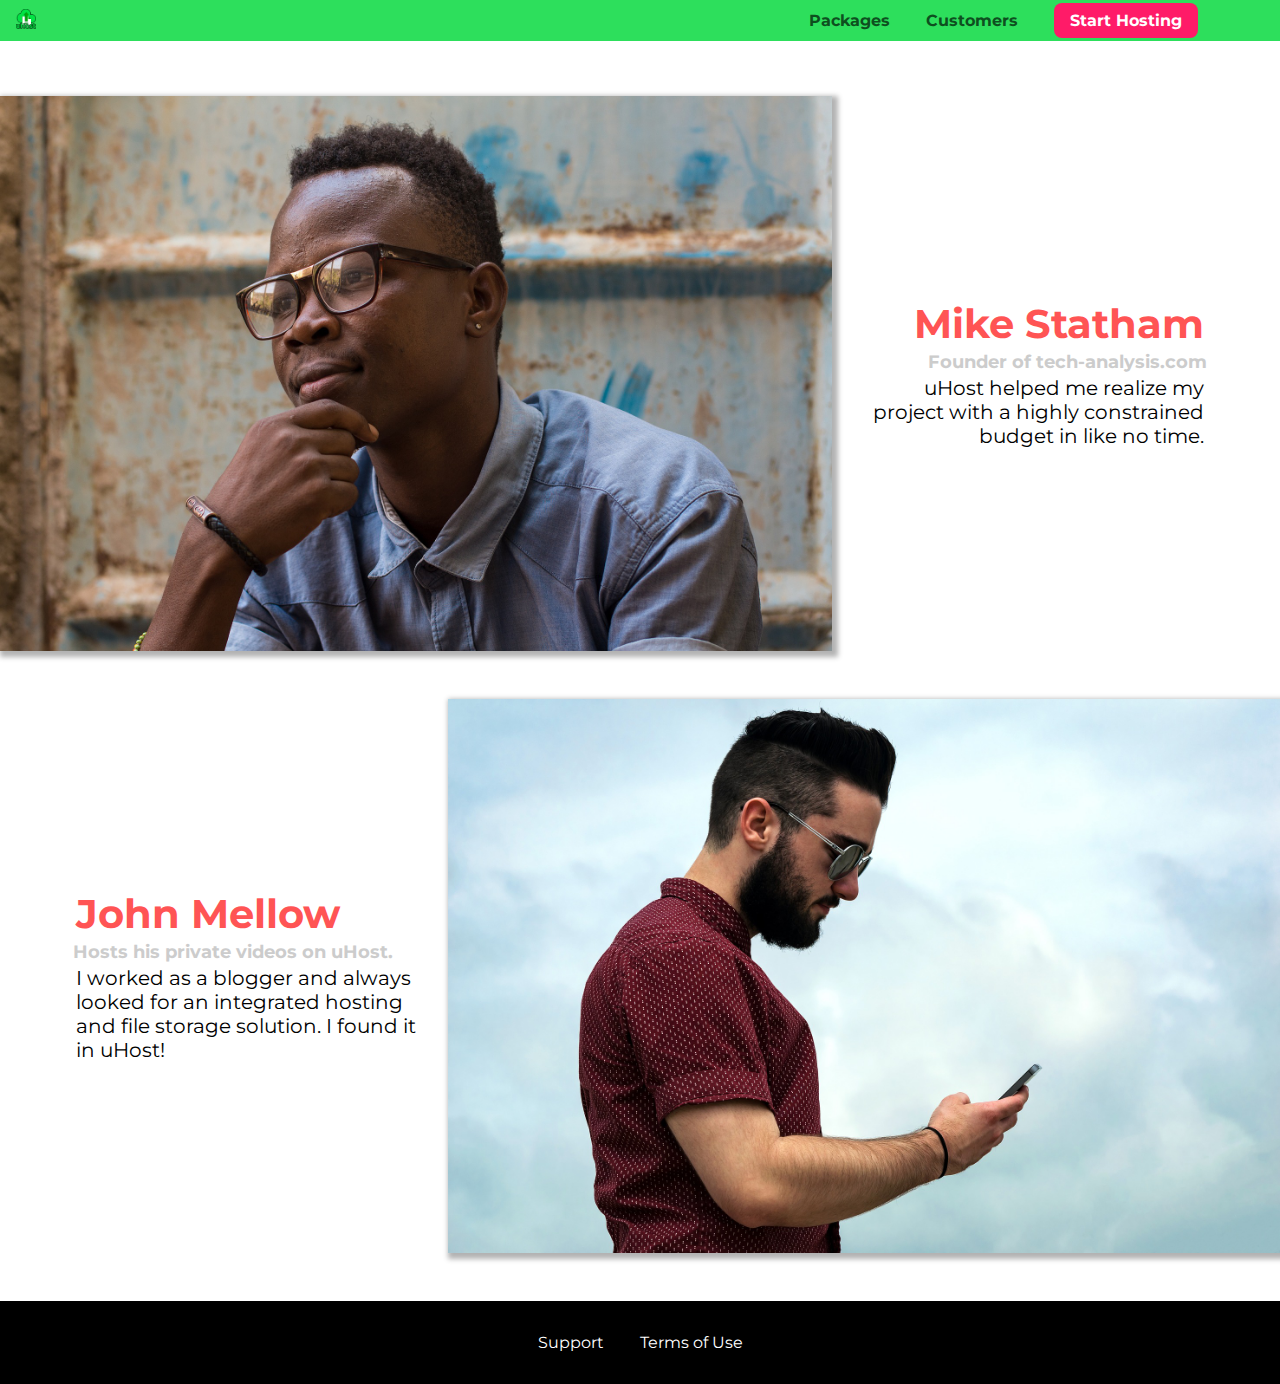
==== customers/index.html @ 88606f97 "07-Understanding Background Images & Images" ====
<!DOCTYPE html>
<html lang="en">

<head>
    <meta charset="UTF-8">
    <meta name="viewport" content="width=device-width, initial-scale=1.0">
    <meta http-equiv="X-UA-Compatible" content="ie=edge">
    <title>uHost Customers</title>
    <link rel="shortcut icon" href="../favicon.png">
    <link href="https://fonts.googleapis.com/css?family=Anton|Montserrat:400,700" rel="stylesheet">
    <link rel="stylesheet" href="../shared.css">
    <link rel="stylesheet" href="customers.css">
</head>

<body>
    <header class="main-header">
        <div class="main-header__title">
            <a class="main-header__brand" href="../index.html">
                <img src="../images/uhost-icon.png" alt="uHost - Your favorite hosting company">
            </a>
        </div>
        <nav class="main-nav">
            <ul class="main-nav__items">
                <li class="main-nav__item">
                    <a href="../packages/index.html">Packages</a>
                </li>
                <li class="main-nav__item">
                    <a href="../customers/index.html">Customers</a>
                    <a href="../customers/index.html" style="display: none;">Customers</a>
                </li>
                <li class="main-nav__item main-nav__item--cta">
                    <a href="start-hosting/index.html">Start Hosting</a>
                </li>
            </ul>
        </nav>
    </header>
    <main>
        <div>
            <div class="testimonial" id="customer-1">
                <div class="testimonial__image-container">
                    <img src="../images/customer-1.jpg" alt="Mike Statham - Customer" class="testimonial__image">
                </div>
                <div class="testimonial__info">
                    <h1 class="testimonial__name">Mike Statham</h1>
                    <h2 class="testimonial__subtitle">Founder of
                        <a href="tech-analysis.com">tech-analysis.com</a>
                    </h2>
                    <p class="testimonial__text">uHost helped me realize my project with a highly constrained budget in like no time.</p>
                </div>
            </div>
            <div class="testimonial" id="customer-2">

                <div class="testimonial__info">
                    <h1 class="testimonial__name">John Mellow</h1>
                    <h2 class="testimonial__subtitle">Hosts his private videos on uHost.
                    </h2>
                    <p class="testimonial__text">I worked as a blogger and always looked for an integrated hosting and file storage solution. I found
                        it in uHost!
                    </p>
                </div>
                <div class="testimonial__image-container">
                    <img src="../images/customer-2.jpg" alt="John Mellow - Customer" class="testimonial__image">
                </div>
            </div>
        </div>
    </main>
    <footer class="main-footer">
        <nav>
            <ul class="main-footer__links">
                <li class="main-footer__link">
                    <a href="#">Support</a>
                </li>
                <li class="main-footer__link">
                    <a href="#">Terms of Use</a>
                </li>
            </ul>
        </nav>
    </footer>
</body>

</html>
---- shared.css ----
* {
  box-sizing: border-box;
}

body {
  font-family: 'Montserrat', sans-serif;
  margin: 0;
}

.main-header {
  width: 100%;
  position: fixed;
  background: #2ddf5c;
  padding: 8px 16px;
  z-index: 1;
  top: 0;
}

.main-header__title {
  display: inline-block;
  vertical-align: middle;
}

.main-header__brand {
  color: #0e4f1f;
  text-decoration: none;
  font-weight: bold;
  font-size: 22px;
  height: 20px;
  /* width: 22px; */
  display: inline-block;
}

.main-header__brand>img {
  height: 100%;
  /* width: 100%; */
}

.main-nav__item {
  display: inline-block;
  margin: 0 16px;
}

.main-nav__item>a {
  color: #0e4f1f;
  text-decoration: none;
  font-weight: bold;
  padding: 3px 0;
}

.main-nav__item>a:hover, .main-nav__item>a:active {
  color: white;
  border-bottom: 5px solid white;
}

.main-nav__items {
  margin: 0;
  padding: 0;
  list-style: none;
}

.main-nav {
  display: inline-block;
  text-align: right;
  vertical-align: middle;
  width: calc(100% - 69px - 5px);
}

.main-nav__item--cta a {
  color: white;
  background: #ff1b68;
  padding: 8px 16px;
  border-radius: 8px;
}

.main-nav__item--cta a:hover, .main-nav__item--cta a:active {
  color: #ff1b68;
  background: white;
  border: none;
}

.main-footer {
  background: black;
  padding: 32px;
  margin-top: 48px;
}

.main-footer__links {
  list-style: none;
  margin: 0;
  padding: 0;
  text-align: center;
}

.main-footer__link {
  display: inline-block;
  margin: 0 16px;
}

.main-footer__link>a {
  color: white;
  text-decoration: none;
}

.main-footer__link>a:hover, .main-footer__link>a:active {
  color: #ccc;
}

.button {
  background: #0e4f1f;
  color: white;
  font: inherit;
  border: 1.5px solid #0e4f1f;
  padding: 8px;
  border-radius: 8px;
  font-weight: bold;
  cursor: pointer;
}

button:hover, button:active {
  background: white;
  color: #0e4f1f;
}

button:focus {
  outline: none;
}
---- customers/customers.css ----
.testimonial {
  font-size: 20px;
  margin: 48px 0;
}

.testimonial__list {
  width: 80%;
  margin: auto;
}

.testimonial:first-of-type {
  margin-top: 96px;
}

.testimonial__image-container {
  width: 65%;
  display: inline-block;
  vertical-align: middle;
  box-shadow: 3px 3px 5px 3px rgba(0, 0, 0, 0.3);
}

.testimonial__image {
  width: 100%;
  vertical-align: top;
}

.testimonial__info {
  text-align: right;
  padding: 14px;
  display: inline-block;
  vertical-align: middle;
  width: 30%;
}

#customer-2.testimonial {
  text-align: right;
}

#customer-2 .testimonial__info {
  text-align: left;
}

.testimonial__name {
  margin: 3px;
  color: #ff5454;
}

.testimonial__subtitle {
  margin: 0;
  font-size: 18px;
  color: #ccc;
}

.testimonial__subtitle a {
  color: inherit;
  text-decoration: none;
}

.testimonial__subtitle a:hover, .testimonial__subtitle a:active {
  color: #7a7a7a;
}

.testimonial__text {
  margin: 3px;
}
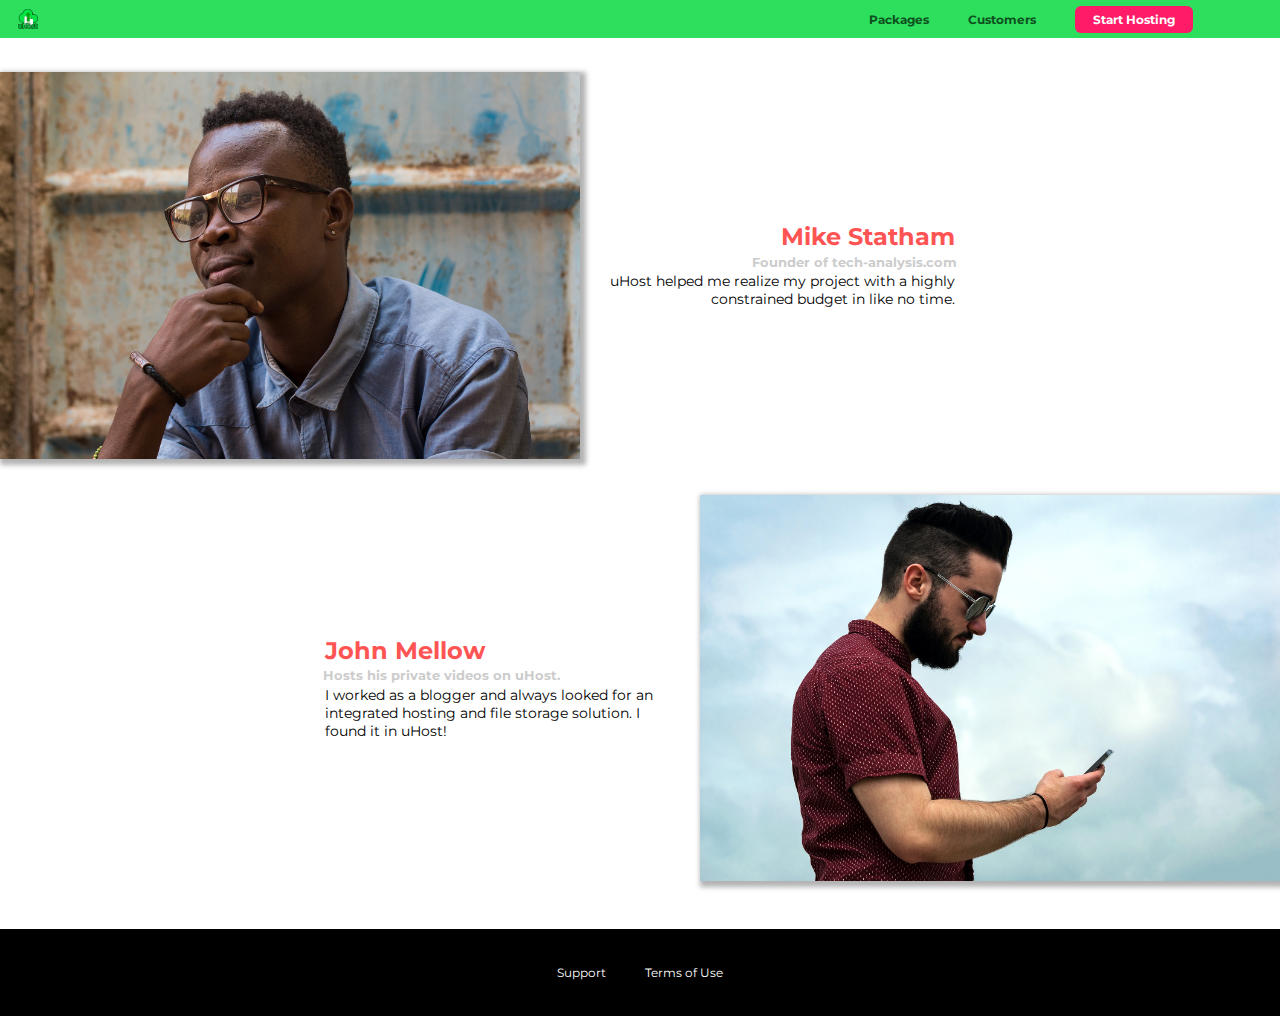
==== commit b4b41065: "08-Sizes & Units" ====
--- a/customers/index.html
+++ b/customers/index.html
@@ -13,6 +13,7 @@
 </head>
 
 <body>
+    <div class="backdrop"></div>
     <header class="main-header">
         <div class="main-header__title">
             <a class="main-header__brand" href="../index.html">
--- a/shared.css
+++ b/shared.css
@@ -1,17 +1,33 @@
 * {
   box-sizing: border-box;
+}
+
+html {
+  font-size: 75%;
 }
 
 body {
   font-family: 'Montserrat', sans-serif;
   margin: 0;
+  overflow-x: hidden;
+}
+
+.backdrop {
+  position: fixed;
+  display: none;
+  top: 0;
+  left: 0;
+  z-index: 100;
+  width: 100vw;
+  height: 100vh;
+  background: rgba(0, 0, 0, 0.5);
 }
 
 .main-header {
   width: 100%;
   position: fixed;
   background: #2ddf5c;
-  padding: 8px 16px;
+  padding: .5rem 1.5rem;
   z-index: 1;
   top: 0;
 }
@@ -25,7 +41,7 @@
   color: #0e4f1f;
   text-decoration: none;
   font-weight: bold;
-  font-size: 22px;
+  font-size: 2rem;
   height: 20px;
   /* width: 22px; */
   display: inline-block;
@@ -38,14 +54,14 @@
 
 .main-nav__item {
   display: inline-block;
-  margin: 0 16px;
+  margin: 0 1.5rem;
 }
 
 .main-nav__item>a {
   color: #0e4f1f;
   text-decoration: none;
   font-weight: bold;
-  padding: 3px 0;
+  padding: 0.5rem 0;
 }
 
 .main-nav__item>a:hover, .main-nav__item>a:active {
@@ -69,8 +85,8 @@
 .main-nav__item--cta a {
   color: white;
   background: #ff1b68;
-  padding: 8px 16px;
-  border-radius: 8px;
+  padding: 0.5rem 1.5rem;
+  border-radius: 0.5rem;
 }
 
 .main-nav__item--cta a:hover, .main-nav__item--cta a:active {
@@ -81,8 +97,8 @@
 
 .main-footer {
   background: black;
-  padding: 32px;
-  margin-top: 48px;
+  padding: 3rem;
+  margin-top: 4rem;
 }
 
 .main-footer__links {
@@ -94,7 +110,7 @@
 
 .main-footer__link {
   display: inline-block;
-  margin: 0 16px;
+  margin: 0 1.5rem;
 }
 
 .main-footer__link>a {
@@ -111,7 +127,7 @@
   color: white;
   font: inherit;
   border: 1.5px solid #0e4f1f;
-  padding: 8px;
+  padding: .5rem;
   border-radius: 8px;
   font-weight: bold;
   cursor: pointer;
--- a/customers/customers.css
+++ b/customers/customers.css
@@ -1,6 +1,6 @@
 .testimonial {
-  font-size: 20px;
-  margin: 48px 0;
+  font-size: 1.2rem;
+  margin: 3rem 0;
 }
 
 .testimonial__list {
@@ -9,11 +9,12 @@
 }
 
 .testimonial:first-of-type {
-  margin-top: 96px;
+  margin-top: 6rem;
 }
 
 .testimonial__image-container {
   width: 65%;
+  max-width: 580px;
   display: inline-block;
   vertical-align: middle;
   box-shadow: 3px 3px 5px 3px rgba(0, 0, 0, 0.3);
@@ -26,7 +27,7 @@
 
 .testimonial__info {
   text-align: right;
-  padding: 14px;
+  padding: 0.9rem;
   display: inline-block;
   vertical-align: middle;
   width: 30%;
@@ -41,13 +42,14 @@
 }
 
 .testimonial__name {
-  margin: 3px;
+  font-size: 2rem;
+  margin: 0.2rem;
   color: #ff5454;
 }
 
 .testimonial__subtitle {
   margin: 0;
-  font-size: 18px;
+  font-size: 1.1rem;
   color: #ccc;
 }
 
@@ -61,5 +63,5 @@
 }
 
 .testimonial__text {
-  margin: 3px;
+  margin: 0.2rem;
 }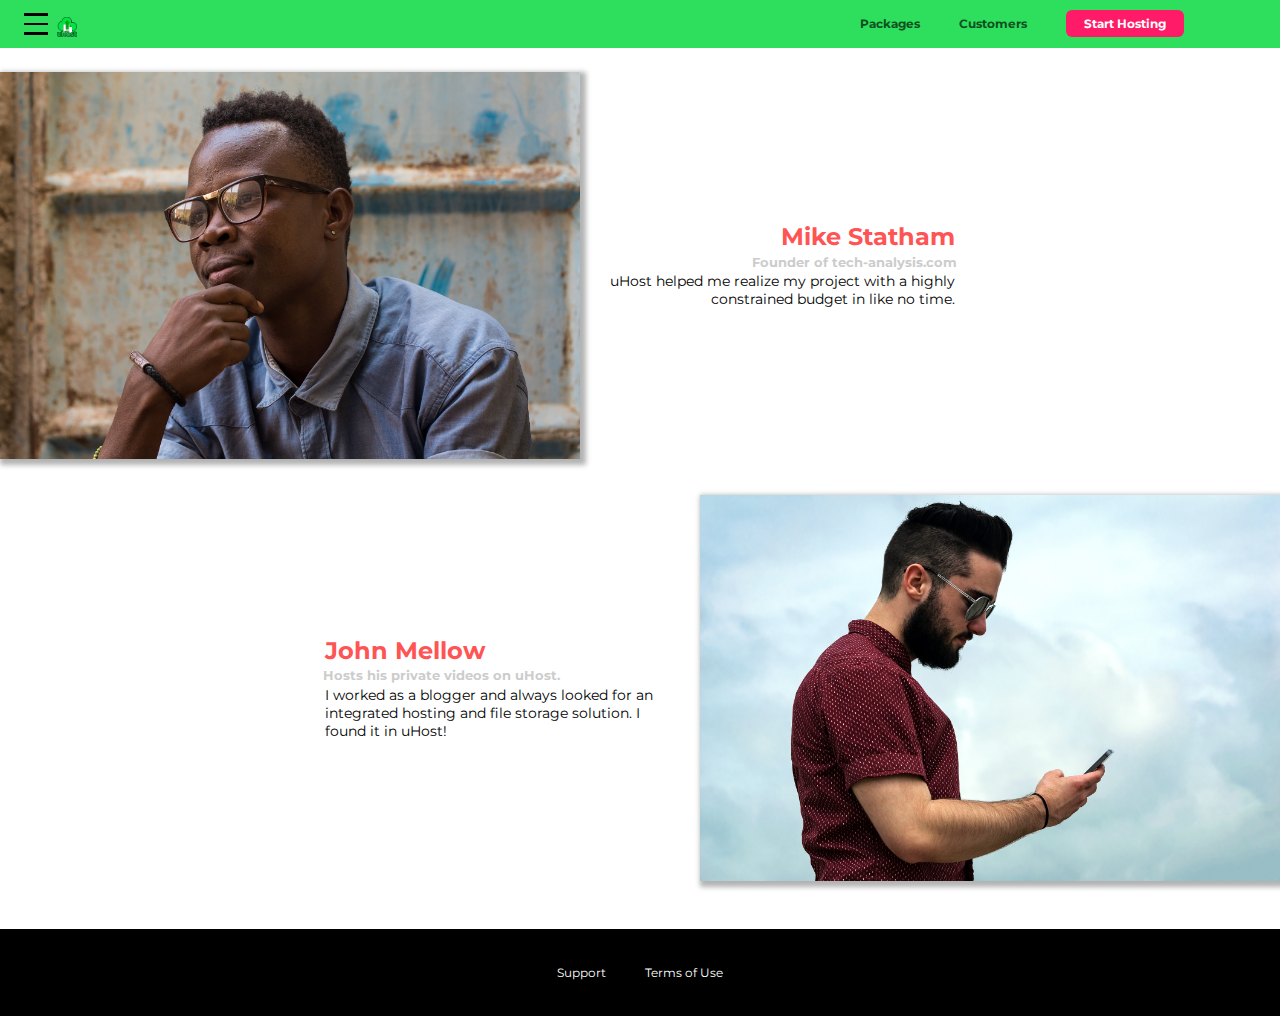
==== commit de346489: "9-Working with JavaScript & CSS" ====
--- a/customers/index.html
+++ b/customers/index.html
@@ -2,81 +2,100 @@
 <html lang="en">
 
 <head>
-    <meta charset="UTF-8">
-    <meta name="viewport" content="width=device-width, initial-scale=1.0">
-    <meta http-equiv="X-UA-Compatible" content="ie=edge">
-    <title>uHost Customers</title>
-    <link rel="shortcut icon" href="../favicon.png">
-    <link href="https://fonts.googleapis.com/css?family=Anton|Montserrat:400,700" rel="stylesheet">
-    <link rel="stylesheet" href="../shared.css">
-    <link rel="stylesheet" href="customers.css">
+  <meta charset="UTF-8">
+  <meta name="viewport" content="width=device-width, initial-scale=1.0">
+  <meta http-equiv="X-UA-Compatible" content="ie=edge">
+  <title>uHost Customers</title>
+  <link rel="shortcut icon" href="../favicon.png">
+  <link href="https://fonts.googleapis.com/css?family=Anton|Montserrat:400,700" rel="stylesheet">
+  <link rel="stylesheet" href="../shared.css">
+  <link rel="stylesheet" href="customers.css">
 </head>
 
 <body>
-    <div class="backdrop"></div>
-    <header class="main-header">
-        <div class="main-header__title">
-            <a class="main-header__brand" href="../index.html">
-                <img src="../images/uhost-icon.png" alt="uHost - Your favorite hosting company">
-            </a>
+  <div class="backdrop"></div>
+  <header class="main-header">
+    <div class="main-header__title">
+      <button class="toggle-button">
+        <span class="toggle-button__bar"></span>
+        <span class="toggle-button__bar"></span>
+        <span class="toggle-button__bar"></span>
+      </button>
+      <a class="main-header__brand" href="../index.html">
+        <img src="../images/uhost-icon.png" alt="uHost - Your favorite hosting company">
+      </a>
+    </div>
+    <nav class="main-nav">
+      <ul class="main-nav__items">
+        <li class="main-nav__item">
+          <a href="../packages/index.html">Packages</a>
+        </li>
+        <li class="main-nav__item">
+          <a href="index.html">Customers</a>
+          <a href="index.html" style="display: none;">Customers</a>
+        </li>
+        <li class="main-nav__item main-nav__item--cta">
+          <a href="start-hosting/index.html">Start Hosting</a>
+        </li>
+      </ul>
+    </nav>
+  </header>
+  <nav class="mobile-nav">
+    <ul class="mobile-nav__items">
+      <li class="mobile-nav__item">
+        <a href="../packages/index.html">Packages</a>
+      </li>
+      <li class="mobile-nav__item">
+        <a href="index.html">Customers</a>
+      </li>
+      <li class="mobile-nav__item mobile-nav__item--cta">
+        <a href="../start-hosting/index.html">Start Hosting</a>
+      </li>
+    </ul>
+  </nav>
+  <main>
+    <div>
+      <div class="testimonial" id="customer-1">
+        <div class="testimonial__image-container">
+          <img src="../images/customer-1.jpg" alt="Mike Statham - Customer" class="testimonial__image">
         </div>
-        <nav class="main-nav">
-            <ul class="main-nav__items">
-                <li class="main-nav__item">
-                    <a href="../packages/index.html">Packages</a>
-                </li>
-                <li class="main-nav__item">
-                    <a href="../customers/index.html">Customers</a>
-                    <a href="../customers/index.html" style="display: none;">Customers</a>
-                </li>
-                <li class="main-nav__item main-nav__item--cta">
-                    <a href="start-hosting/index.html">Start Hosting</a>
-                </li>
-            </ul>
-        </nav>
-    </header>
-    <main>
-        <div>
-            <div class="testimonial" id="customer-1">
-                <div class="testimonial__image-container">
-                    <img src="../images/customer-1.jpg" alt="Mike Statham - Customer" class="testimonial__image">
-                </div>
-                <div class="testimonial__info">
-                    <h1 class="testimonial__name">Mike Statham</h1>
-                    <h2 class="testimonial__subtitle">Founder of
-                        <a href="tech-analysis.com">tech-analysis.com</a>
-                    </h2>
-                    <p class="testimonial__text">uHost helped me realize my project with a highly constrained budget in like no time.</p>
-                </div>
-            </div>
-            <div class="testimonial" id="customer-2">
+        <div class="testimonial__info">
+          <h1 class="testimonial__name">Mike Statham</h1>
+          <h2 class="testimonial__subtitle">Founder of
+            <a href="tech-analysis.com">tech-analysis.com</a>
+          </h2>
+          <p class="testimonial__text">uHost helped me realize my project with a highly constrained budget in like no time.</p>
+        </div>
+      </div>
+      <div class="testimonial" id="customer-2">
 
-                <div class="testimonial__info">
-                    <h1 class="testimonial__name">John Mellow</h1>
-                    <h2 class="testimonial__subtitle">Hosts his private videos on uHost.
-                    </h2>
-                    <p class="testimonial__text">I worked as a blogger and always looked for an integrated hosting and file storage solution. I found
-                        it in uHost!
-                    </p>
-                </div>
-                <div class="testimonial__image-container">
-                    <img src="../images/customer-2.jpg" alt="John Mellow - Customer" class="testimonial__image">
-                </div>
-            </div>
+        <div class="testimonial__info">
+          <h1 class="testimonial__name">John Mellow</h1>
+          <h2 class="testimonial__subtitle">Hosts his private videos on uHost.
+          </h2>
+          <p class="testimonial__text">I worked as a blogger and always looked for an integrated hosting and file storage solution. I found
+            it in uHost!
+          </p>
         </div>
-    </main>
-    <footer class="main-footer">
-        <nav>
-            <ul class="main-footer__links">
-                <li class="main-footer__link">
-                    <a href="#">Support</a>
-                </li>
-                <li class="main-footer__link">
-                    <a href="#">Terms of Use</a>
-                </li>
-            </ul>
-        </nav>
-    </footer>
+        <div class="testimonial__image-container">
+          <img src="../images/customer-2.jpg" alt="John Mellow - Customer" class="testimonial__image">
+        </div>
+      </div>
+    </div>
+  </main>
+  <footer class="main-footer">
+    <nav>
+      <ul class="main-footer__links">
+        <li class="main-footer__link">
+          <a href="#">Support</a>
+        </li>
+        <li class="main-footer__link">
+          <a href="#">Terms of Use</a>
+        </li>
+      </ul>
+    </nav>
+  </footer>
+  <script src="../shared.js"></script>
 </body>
 
 </html>--- a/shared.css
+++ b/shared.css
@@ -44,6 +44,7 @@
   font-size: 2rem;
   height: 20px;
   /* width: 22px; */
+  vertical-align: middle;
   display: inline-block;
 }
 
@@ -57,7 +58,7 @@
   margin: 0 1.5rem;
 }
 
-.main-nav__item>a {
+.main-nav__item a, .mobile-nav__item a {
   color: #0e4f1f;
   text-decoration: none;
   font-weight: bold;
@@ -79,17 +80,17 @@
   display: inline-block;
   text-align: right;
   vertical-align: middle;
-  width: calc(100% - 69px - 5px);
+  width: calc(100% - 69px - 5px - 48px);
 }
 
-.main-nav__item--cta a {
+.main-nav__item--cta a, .mobile-nav__item--cta a {
   color: white;
   background: #ff1b68;
   padding: 0.5rem 1.5rem;
   border-radius: 0.5rem;
 }
 
-.main-nav__item--cta a:hover, .main-nav__item--cta a:active {
+.main-nav__item--cta a:hover, .main-nav__item--cta a:active, .mobile-nav__item--cta a:hover, .mobile-nav__item--cta a:active {
   color: #ff1b68;
   background: white;
   border: none;
@@ -140,4 +141,58 @@
 
 button:focus {
   outline: none;
+}
+
+.mobile-nav {
+  display: none;
+  position: fixed;
+  z-index: 101;
+  top: 0;
+  left: 0;
+  background: white;
+  width: 80%;
+  height: 100vh;
+}
+
+.mobile-nav__items {
+  width: 90%;
+  height: 100%;
+  list-style: none;
+  margin: 10% auto;
+  padding: 0;
+  text-align: center;
+}
+
+.mobile-nav__item {
+  margin: 1rem 0;
+}
+
+.mobile-nav__item a {
+  font-size: 1.5rem;
+}
+
+.toggle-button {
+  width: 3rem;
+  background: transparent;
+  border: none;
+  cursor: pointer;
+  padding-top: 0;
+  padding-bottom: 0;
+  vertical-align: middle;
+}
+
+.toggle-button:focus {
+  outline: none;
+}
+
+.toggle-button__bar {
+  width: 100%;
+  height: 0.2rem;
+  background: black;
+  display: block;
+  margin: 0.6rem 0;
+}
+
+.open {
+  display: block !important;
 }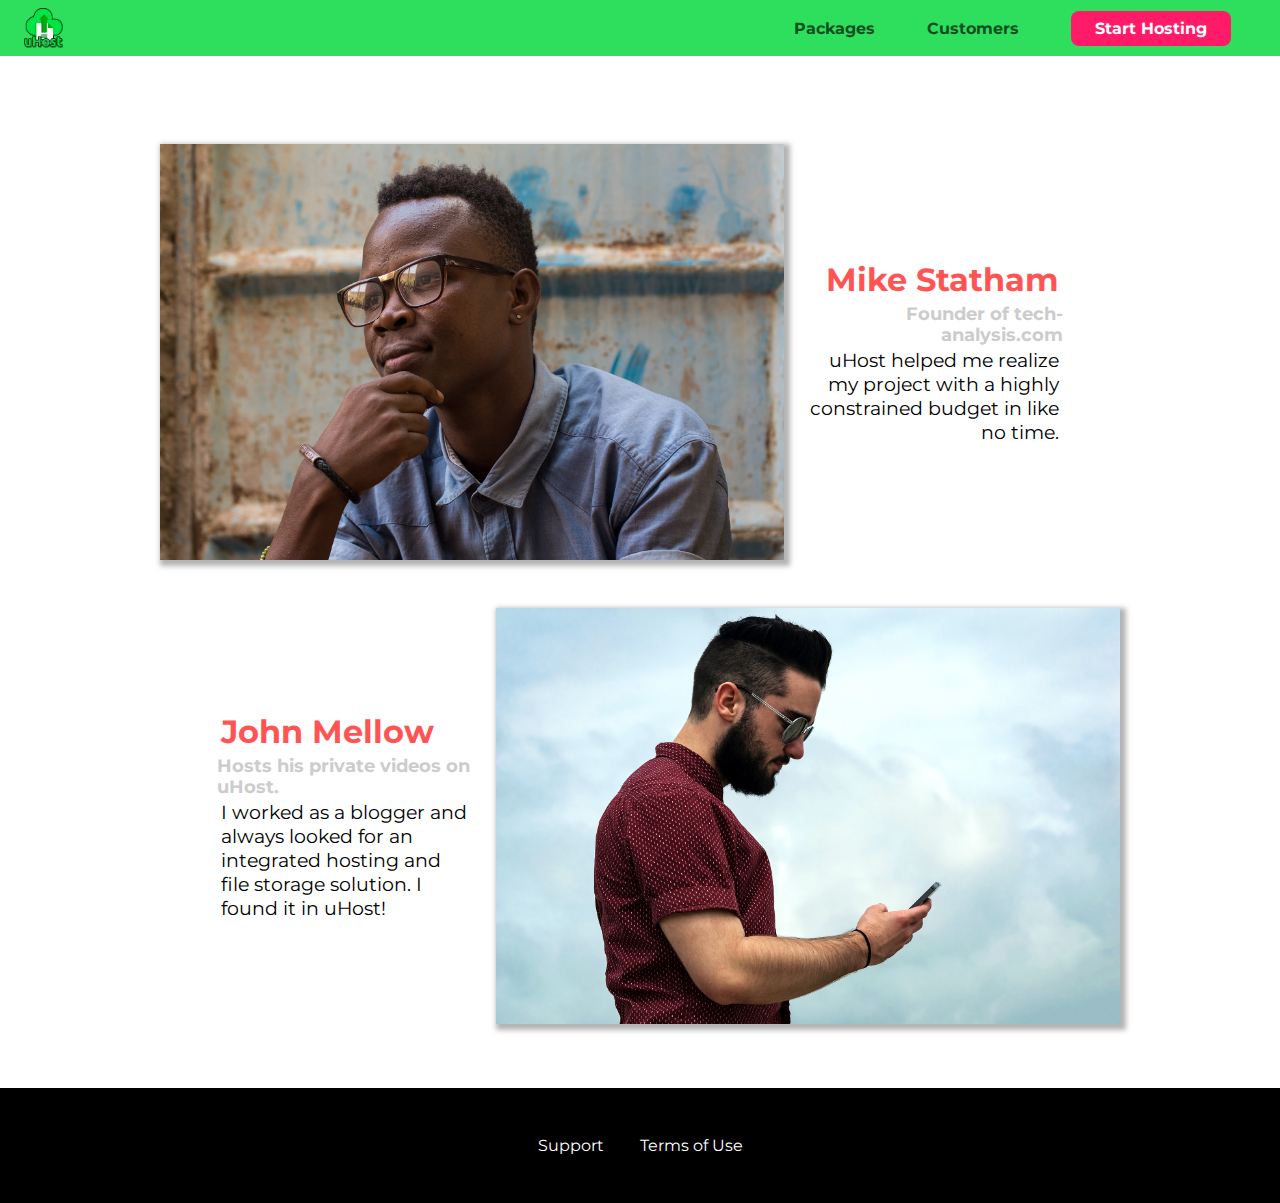
==== commit a53f32fa: "10-Making our Website Responsive" ====
--- a/customers/index.html
+++ b/customers/index.html
@@ -3,7 +3,7 @@
 
 <head>
   <meta charset="UTF-8">
-  <meta name="viewport" content="width=device-width, initial-scale=1.0">
+  <meta name="viewport" content="width=device-width, initial-sacale=1.0, user-scalable=yes, maximum-scale=2.0, minimum-scale=0.5">
   <meta http-equiv="X-UA-Compatible" content="ie=edge">
   <title>uHost Customers</title>
   <link rel="shortcut icon" href="../favicon.png">
--- a/shared.css
+++ b/shared.css
@@ -2,8 +2,9 @@
   box-sizing: border-box;
 }
 
-html {
-  font-size: 75%;
+main {
+  min-height: calc(100vh - 6rem - 8rem);
+  margin: 3.5rem auto 0 auto;
 }
 
 body {
@@ -27,7 +28,6 @@
   width: 100%;
   position: fixed;
   background: #2ddf5c;
-  padding: .5rem 1.5rem;
   z-index: 1;
   top: 0;
 }
@@ -42,15 +42,14 @@
   text-decoration: none;
   font-weight: bold;
   font-size: 2rem;
-  height: 20px;
-  /* width: 22px; */
+  height: 2.5rem;
   vertical-align: middle;
   display: inline-block;
 }
 
 .main-header__brand>img {
+  display: block;
   height: 100%;
-  /* width: 100%; */
 }
 
 .main-nav__item {
@@ -70,17 +69,8 @@
   border-bottom: 5px solid white;
 }
 
-.main-nav__items {
-  margin: 0;
-  padding: 0;
-  list-style: none;
-}
-
 .main-nav {
-  display: inline-block;
-  text-align: right;
-  vertical-align: middle;
-  width: calc(100% - 69px - 5px - 48px);
+  display: none;
 }
 
 .main-nav__item--cta a, .mobile-nav__item--cta a {
@@ -110,8 +100,8 @@
 }
 
 .main-footer__link {
-  display: inline-block;
-  margin: 0 1.5rem;
+  display: block;
+  margin: 1rem 0;
 }
 
 .main-footer__link>a {
@@ -195,4 +185,34 @@
 
 .open {
   display: block !important;
+}
+
+@media(min-width: 40rem) {
+  .main-header {
+    padding: .5rem 1.5rem;
+    vertical-align: top;
+  }
+  .main-header__brand {
+    height: 2.5rem;
+    vertical-align: middle;
+  }
+  .toggle-button {
+    display: none;
+  }
+  .main-nav {
+    display: inline-block;
+    text-align: right;
+    vertical-align: middle;
+    width: calc(100% - 44px);
+  }
+  .main-nav__items {
+    display: block;
+    margin: 0;
+    padding: 0;
+    list-style: none;
+  }
+  .main-footer__link {
+    display: inline-block;
+    margin: 0 1rem;
+  }
 }--- a/customers/customers.css
+++ b/customers/customers.css
@@ -1,22 +1,13 @@
+main {
+  padding-top: 2.5rem;
+}
+
 .testimonial {
   font-size: 1.2rem;
-  margin: 3rem 0;
-}
-
-.testimonial__list {
-  width: 80%;
-  margin: auto;
-}
-
-.testimonial:first-of-type {
-  margin-top: 6rem;
 }
 
 .testimonial__image-container {
-  width: 65%;
-  max-width: 580px;
-  display: inline-block;
-  vertical-align: middle;
+  width: 100%;
   box-shadow: 3px 3px 5px 3px rgba(0, 0, 0, 0.3);
 }
 
@@ -28,9 +19,6 @@
 .testimonial__info {
   text-align: right;
   padding: 0.9rem;
-  display: inline-block;
-  vertical-align: middle;
-  width: 30%;
 }
 
 #customer-2.testimonial {
@@ -64,4 +52,22 @@
 
 .testimonial__text {
   margin: 0.2rem;
+}
+
+@media (min-width: 40rem) {
+  .testimonial {
+    margin: 3rem auto;
+    max-width: 60rem;
+  }
+  .testimonial__image-container {
+    width: 65%;
+    max-width: 40rem;
+    display: inline-block;
+    vertical-align: middle;
+  }
+  .testimonial__info {
+    display: inline-block;
+    vertical-align: middle;
+    width: 30%;
+  }
 }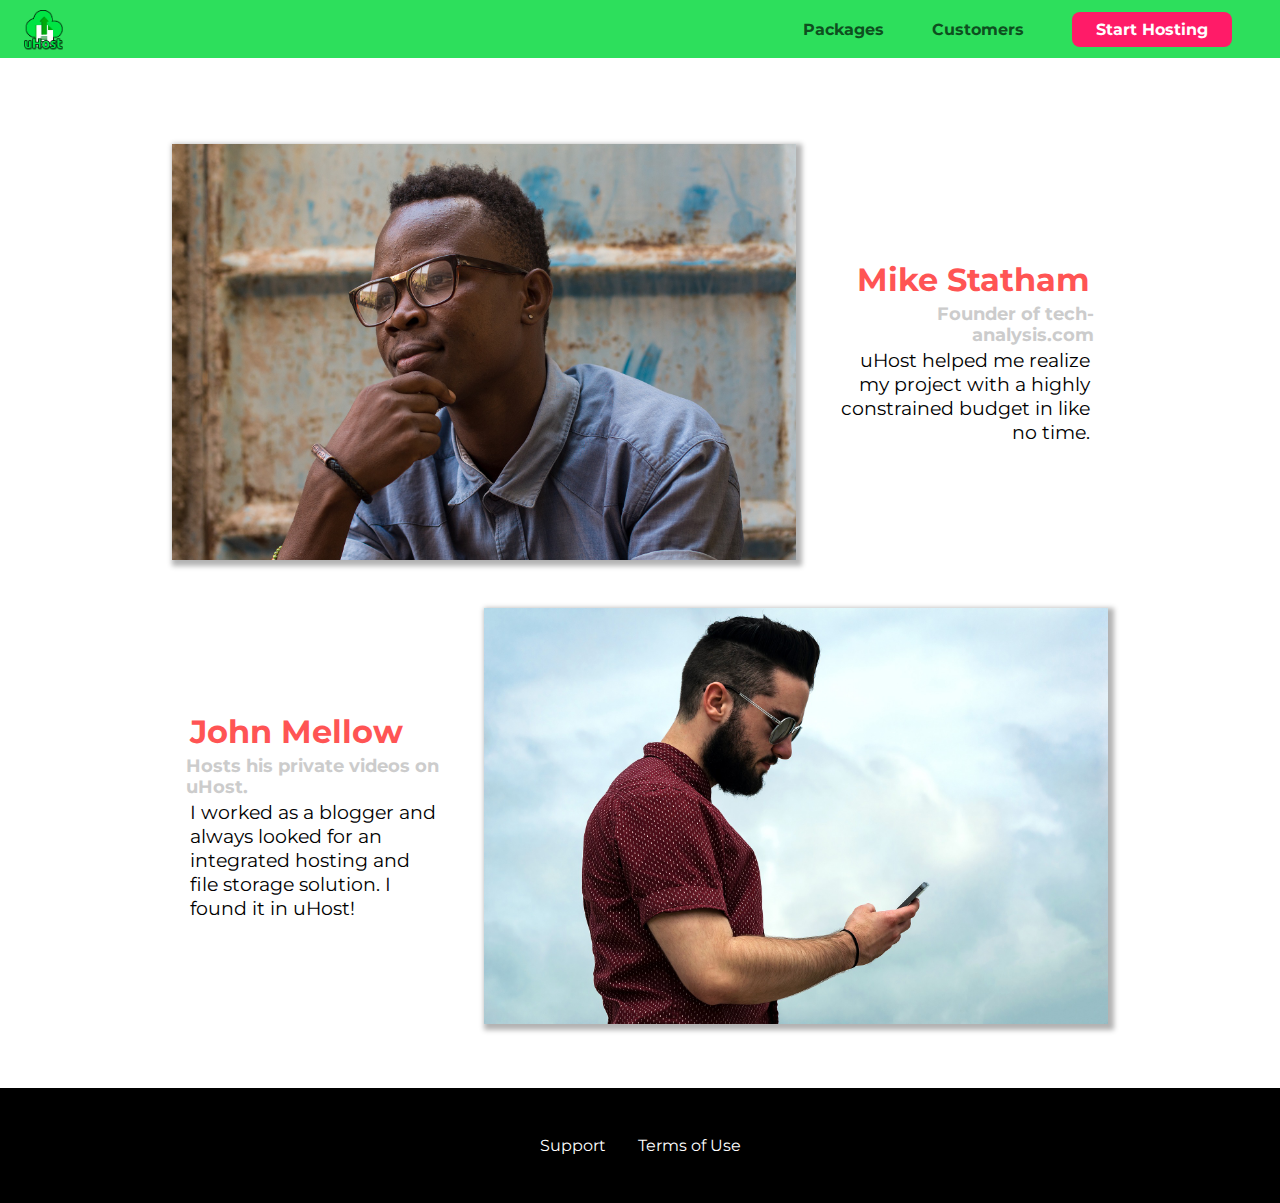
==== commit 47168dda: "13-Adding Flexbox to our Project" ====
--- a/customers/index.html
+++ b/customers/index.html
@@ -7,7 +7,6 @@
   <meta http-equiv="X-UA-Compatible" content="ie=edge">
   <title>uHost Customers</title>
   <link rel="shortcut icon" href="../favicon.png">
-  <link href="https://fonts.googleapis.com/css?family=Anton|Montserrat:400,700" rel="stylesheet">
   <link rel="stylesheet" href="../shared.css">
   <link rel="stylesheet" href="customers.css">
 </head>
@@ -35,7 +34,7 @@
           <a href="index.html" style="display: none;">Customers</a>
         </li>
         <li class="main-nav__item main-nav__item--cta">
-          <a href="start-hosting/index.html">Start Hosting</a>
+          <a href="../start-hosting/index.html">Start Hosting</a>
         </li>
       </ul>
     </nav>
--- a/shared.css
+++ b/shared.css
@@ -1,3 +1,4 @@
+@import url('https://fonts.googleapis.com/css?family=Anton|Montserrat:400,700|Roboto:900');
 * {
   box-sizing: border-box;
 }
@@ -25,16 +26,14 @@
 }
 
 .main-header {
+  background: #2ddf5c;
   width: 100%;
   position: fixed;
-  background: #2ddf5c;
+  display: flex;
+  justify-content: space-between;
+  align-items: center;
   z-index: 1;
   top: 0;
-}
-
-.main-header__title {
-  display: inline-block;
-  vertical-align: middle;
 }
 
 .main-header__brand {
@@ -42,18 +41,14 @@
   text-decoration: none;
   font-weight: bold;
   font-size: 2rem;
+}
+
+.main-header__brand>img {
   height: 2.5rem;
   vertical-align: middle;
-  display: inline-block;
-}
-
-.main-header__brand>img {
-  display: block;
-  height: 100%;
 }
 
 .main-nav__item {
-  display: inline-block;
   margin: 0 1.5rem;
 }
 
@@ -96,12 +91,13 @@
   list-style: none;
   margin: 0;
   padding: 0;
-  text-align: center;
+  display: flex;
+  align-items: center;
+  flex-direction: column;
 }
 
 .main-footer__link {
-  display: block;
-  margin: 1rem 0;
+  margin: 0.5rem 0;
 }
 
 .main-footer__link>a {
@@ -127,6 +123,13 @@
 button:hover, button:active {
   background: white;
   color: #0e4f1f;
+}
+
+button[disabled] {
+  cursor: not-allowed;
+  border: #a1a1a1;
+  background: #ccc;
+  color: #a1a1a1;
 }
 
 button:focus {
@@ -145,12 +148,12 @@
 }
 
 .mobile-nav__items {
-  width: 90%;
+  display: flex;
   height: 100%;
+  flex-direction: column;
+  justify-content: center;
+  text-align: center;
   list-style: none;
-  margin: 10% auto;
-  padding: 0;
-  text-align: center;
 }
 
 .mobile-nav__item {
@@ -200,19 +203,20 @@
     display: none;
   }
   .main-nav {
-    display: inline-block;
-    text-align: right;
-    vertical-align: middle;
-    width: calc(100% - 44px);
+    display: flex;
   }
   .main-nav__items {
-    display: block;
+    display: flex;
     margin: 0;
     padding: 0;
     list-style: none;
   }
   .main-footer__link {
-    display: inline-block;
     margin: 0 1rem;
   }
+  .main-footer__links {
+    display: flex;
+    flex-direction: row;
+    justify-content: center;
+  }
 }--- a/customers/customers.css
+++ b/customers/customers.css
@@ -58,16 +58,14 @@
   .testimonial {
     margin: 3rem auto;
     max-width: 60rem;
+    display: flex;
+    align-items: center;
+    justify-content: space-around;
   }
   .testimonial__image-container {
     width: 65%;
-    max-width: 40rem;
-    display: inline-block;
-    vertical-align: middle;
   }
   .testimonial__info {
-    display: inline-block;
-    vertical-align: middle;
     width: 30%;
   }
 }